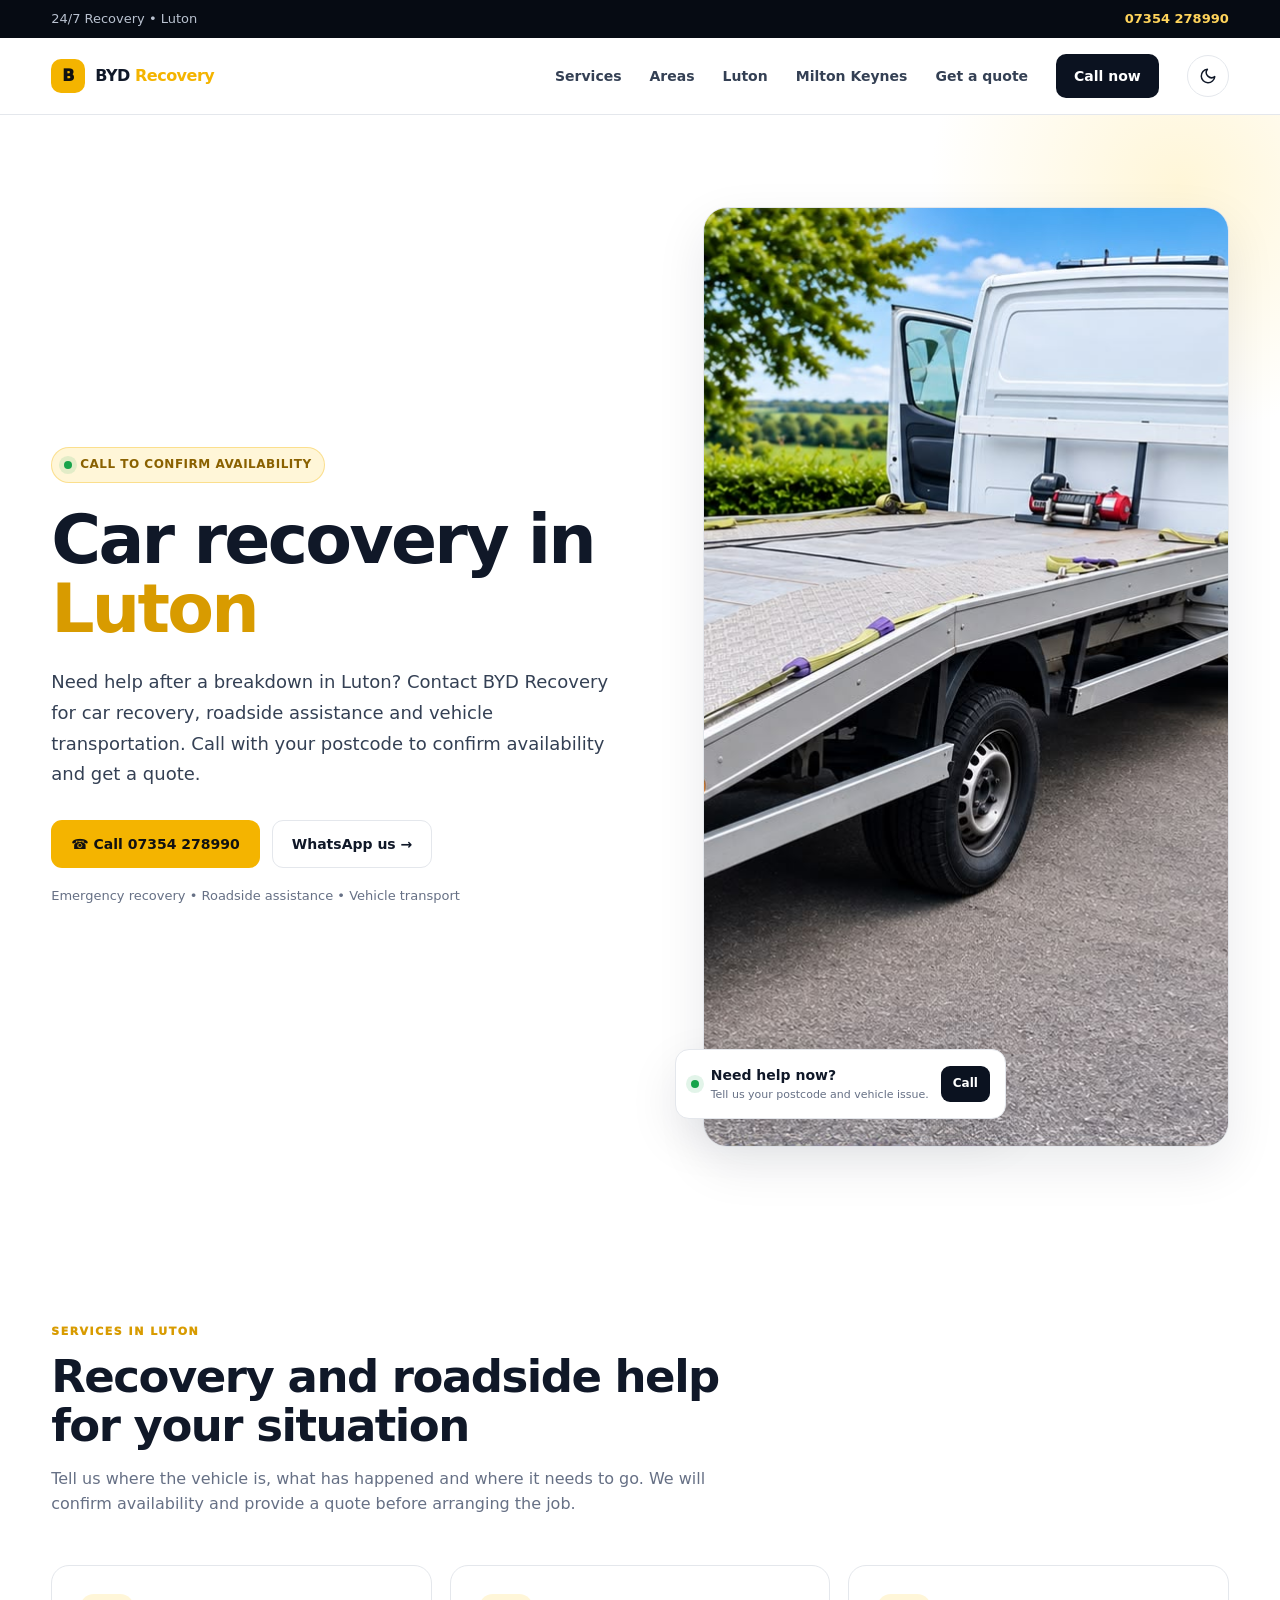
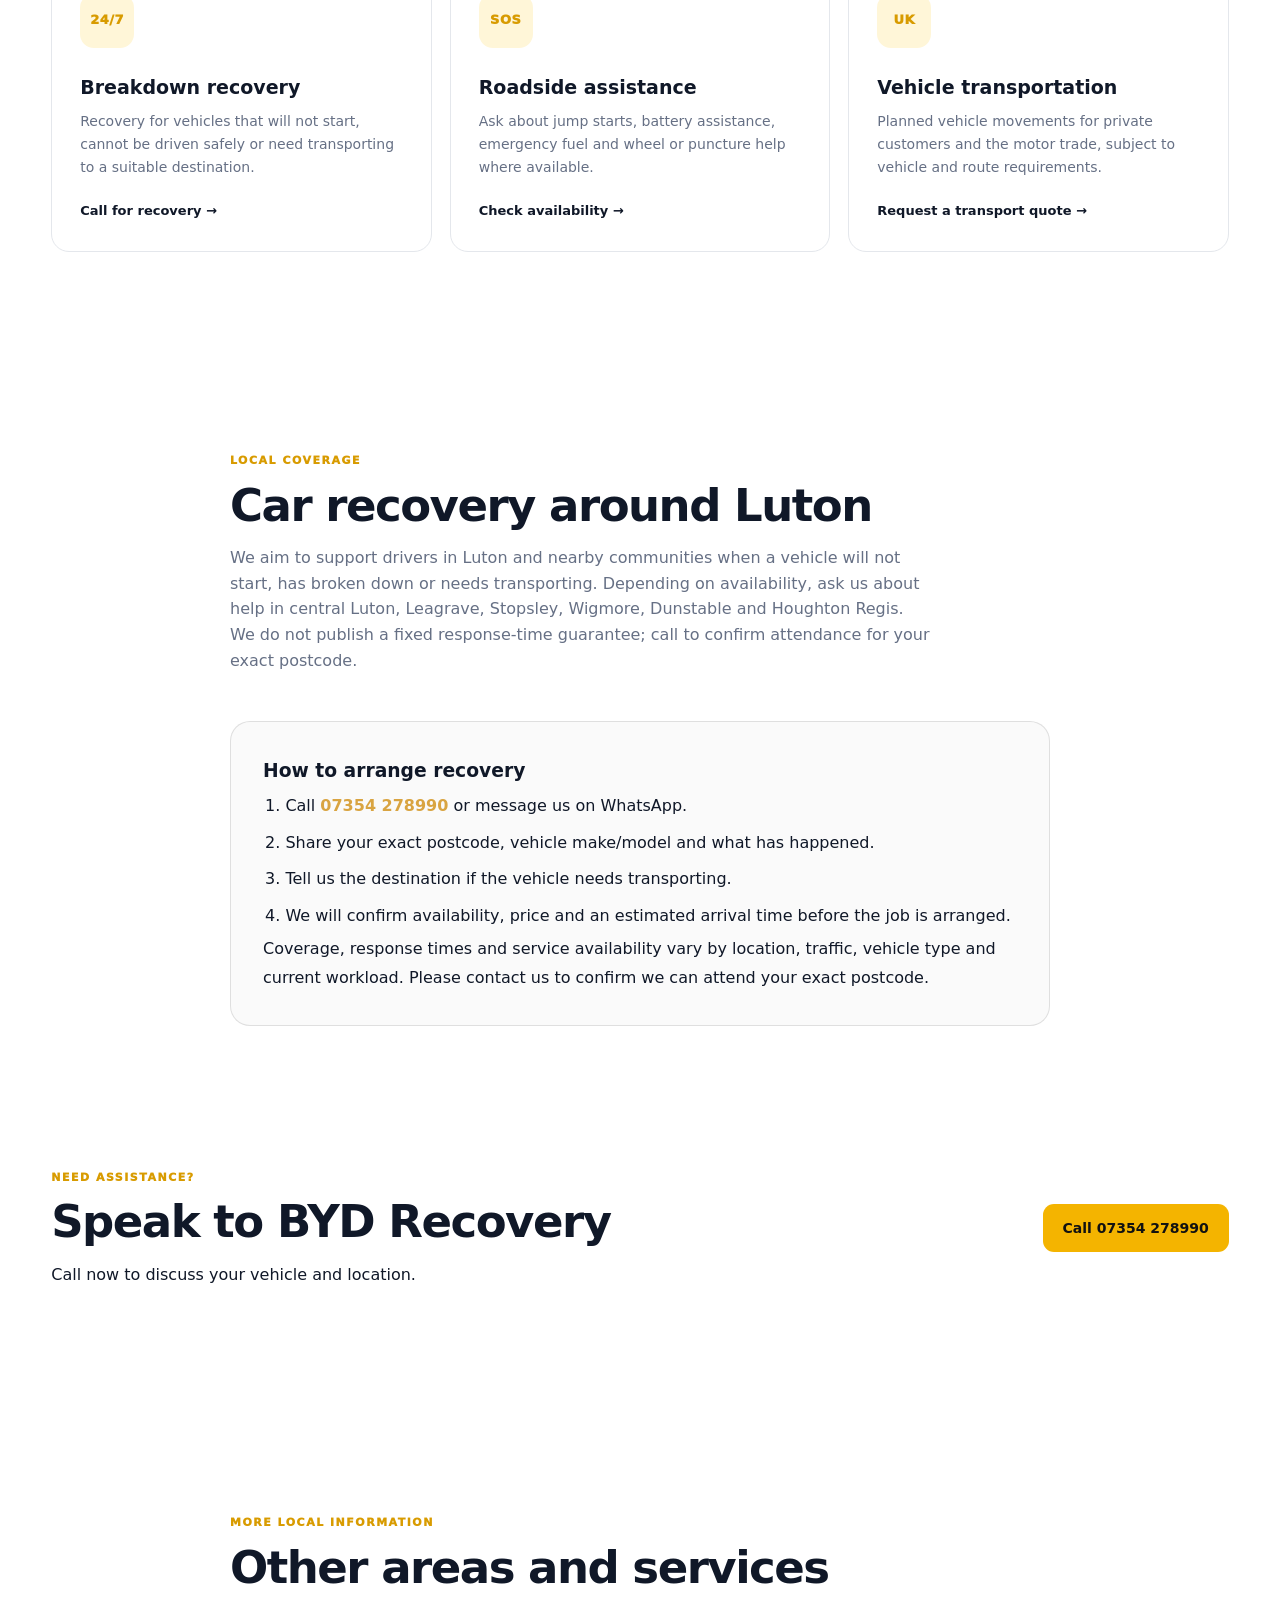
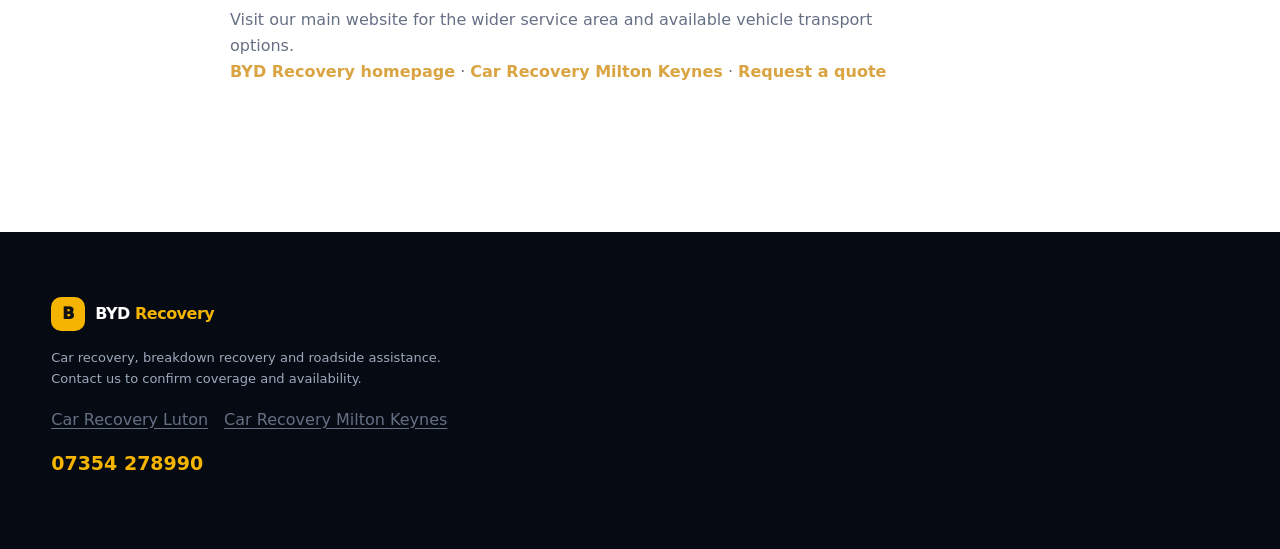
==== car-recovery-luton.html @ 67748b08 "Add files via upload" ====
<!DOCTYPE html>
<html lang="en" data-theme="light">
<head>
  <meta charset="UTF-8">
  <meta name="viewport" content="width=device-width, initial-scale=1.0">
  <title>Car Recovery Luton | 24/7 Breakdown Recovery | BYD Recovery</title>
  <meta name="description" content="Need car recovery in Luton? BYD Recovery offers breakdown recovery, roadside assistance, jump starts, battery help and vehicle transport, subject to availability. Call 07354 278990.">
  <meta name="robots" content="index, follow, max-image-preview:large">
  <link rel="canonical" href="https://car-recoveryservices.co.uk/car-recovery-luton.html">
  <meta name="theme-color" content="#0b1220">
  <meta property="og:type" content="website">
  <meta property="og:site_name" content="BYD Recovery">
  <meta property="og:title" content="Car Recovery Luton | 24/7 Breakdown Recovery | BYD Recovery">
  <meta property="og:description" content="Need car recovery in Luton? BYD Recovery offers breakdown recovery, roadside assistance, jump starts, battery help and vehicle transport, subject to availability. Call 07354 278990.">
  <meta property="og:url" content="https://car-recoveryservices.co.uk/car-recovery-luton.html">
  <meta property="og:image" content="https://car-recoveryservices.co.uk/images/recovery-truck.jpg">
  <link rel="icon" href="favicon.svg" type="image/svg+xml">
  <link rel="stylesheet" href="style.css">
  <script type="application/ld+json">
  {
    "@context": "https://schema.org",
    "@graph": [
      {
        "@type": "WebPage",
        "@id": "https://car-recoveryservices.co.uk/car-recovery-luton.html#webpage",
        "url": "https://car-recoveryservices.co.uk/car-recovery-luton.html",
        "name": "Car Recovery Luton | 24/7 Breakdown Recovery | BYD Recovery",
        "description": "Need car recovery in Luton? BYD Recovery offers breakdown recovery, roadside assistance, jump starts, battery help and vehicle transport, subject to availability. Call 07354 278990.",
        "isPartOf": {"@id": "https://car-recoveryservices.co.uk/#website"},
        "about": {"@id": "https://car-recoveryservices.co.uk/#organization"}
      },
      {
        "@type": "Service",
        "@id": "https://car-recoveryservices.co.uk/car-recovery-luton.html#service",
        "name": "Car recovery and roadside assistance in Luton",
        "serviceType": ["Car recovery", "Breakdown recovery", "Roadside assistance", "Vehicle transportation"],
        "provider": {
          "@type": "Organization",
          "name": "BYD Recovery",
          "url": "https://car-recoveryservices.co.uk/",
          "telephone": "+447354278990"
        },
        "areaServed": {"@type": "City", "name": "Luton"},
        "url": "https://car-recoveryservices.co.uk/car-recovery-luton.html"
      }
    ]
  }
  </script>
</head>
<body>
  <a class="skip-link" href="#main">Skip to content</a>
  <div class="topbar">
    <div class="container topbar-inner">
      <span>24/7 Recovery • Luton</span>
      <a href="tel:+447354278990">07354 278990</a>
    </div>
  </div>
  <header class="site-header" id="siteHeader">
    <div class="container nav-wrap">
      <a class="logo" href="/" aria-label="BYD Recovery home"><span class="logo-mark" aria-hidden="true">B</span><span>BYD <em>Recovery</em></span></a>
      <div class="nav-actions">
        <button class="theme-toggle" id="themeToggle" type="button" aria-label="Switch colour theme" aria-pressed="false">
          <svg class="sun" viewBox="0 0 24 24" aria-hidden="true"><circle cx="12" cy="12" r="4"/><path d="M12 2v2m0 16v2M4.93 4.93l1.41 1.41m11.32 11.32 1.41 1.41M2 12h2m16 0h2M4.93 19.07l1.41-1.41M17.66 6.34l1.41-1.41"/></svg>
          <svg class="moon" viewBox="0 0 24 24" aria-hidden="true"><path d="M21 12.8A9 9 0 1 1 11.2 3 7 7 0 0 0 21 12.8Z"/></svg>
        </button>
        <button class="menu" id="menuBtn" type="button" aria-label="Open navigation" aria-expanded="false" aria-controls="navlinks"><span></span><span></span><span></span></button>
      </div>
      <nav class="navlinks" id="navlinks" aria-label="Primary navigation">
        <a href="/#services">Services</a><a href="/#coverage">Areas</a>
        <a href="/car-recovery-luton.html">Luton</a><a href="/car-recovery-milton-keynes.html">Milton Keynes</a>
        <a href="/#quote">Get a quote</a><a class="nav-cta" href="tel:+447354278990">Call now</a>
      </nav>
    </div>
  </header>
  <main id="main">
    <section class="hero location-hero">
      <div class="hero-glow" aria-hidden="true"></div>
      <div class="container hero-grid">
        <div class="hero-copy">
          <div class="badge reveal"><span class="dot"></span> Call to confirm availability</div>
          <h1 class="reveal">Car recovery in <span>Luton</span></h1>
          <p class="hero-text reveal">Need help after a breakdown in Luton? Contact BYD Recovery for car recovery, roadside assistance and vehicle transportation. Call with your postcode to confirm availability and get a quote.</p>
          <div class="buttons reveal">
            <a class="btn btn-primary" href="tel:+447354278990">☎ Call 07354 278990</a>
            <a class="btn btn-outline" href="https://wa.me/447354278990" target="_blank" rel="noopener noreferrer">WhatsApp us →</a>
          </div>
          <p class="microcopy reveal">Emergency recovery • Roadside assistance • Vehicle transport</p>
        </div>
        <div class="hero-media reveal">
          <img src="images/recovery-truck.jpg" alt="Vehicle recovery truck used by BYD Recovery" width="1672" height="940">
          <div class="hero-card"><span class="status-dot"></span><div><strong>Need help now?</strong><small>Tell us your postcode and vehicle issue.</small></div><a href="tel:+447354278990">Call</a></div>
        </div>
      </div>
    </section>
    <section class="section">
      <div class="container">
        <div class="section-head reveal"><span class="eyebrow">Services in Luton</span><h2>Recovery and roadside help for your situation</h2><p>Tell us where the vehicle is, what has happened and where it needs to go. We will confirm availability and provide a quote before arranging the job.</p></div>
        <div class="feature-grid">
          <article class="feature-card reveal"><div class="feature-icon">24/7</div><h3>Breakdown recovery</h3><p>Recovery for vehicles that will not start, cannot be driven safely or need transporting to a suitable destination.</p><a href="tel:+447354278990">Call for recovery →</a></article>
          <article class="feature-card reveal"><div class="feature-icon">SOS</div><h3>Roadside assistance</h3><p>Ask about jump starts, battery assistance, emergency fuel and wheel or puncture help where available.</p><a href="tel:+447354278990">Check availability →</a></article>
          <article class="feature-card reveal"><div class="feature-icon">UK</div><h3>Vehicle transportation</h3><p>Planned vehicle movements for private customers and the motor trade, subject to vehicle and route requirements.</p><a href="/#quote">Request a transport quote →</a></article>
        </div>
      </div>
    </section>
    <section class="section location-detail">
      <div class="container narrow">
        <div class="section-head reveal"><span class="eyebrow">Local coverage</span><h2>Car recovery around Luton</h2><p>We aim to support drivers in Luton and nearby communities when a vehicle will not start, has broken down or needs transporting. Depending on availability, ask us about help in central Luton, Leagrave, Stopsley, Wigmore, Dunstable and Houghton Regis. We do not publish a fixed response-time guarantee; call to confirm attendance for your exact postcode.</p></div>
        <div class="location-copy reveal">
          <h3>How to arrange recovery</h3>
          <ol>
            <li>Call <a href="tel:+447354278990">07354 278990</a> or message us on WhatsApp.</li>
            <li>Share your exact postcode, vehicle make/model and what has happened.</li>
            <li>Tell us the destination if the vehicle needs transporting.</li>
            <li>We will confirm availability, price and an estimated arrival time before the job is arranged.</li>
          </ol>
          <p>Coverage, response times and service availability vary by location, traffic, vehicle type and current workload. Please contact us to confirm we can attend your exact postcode.</p>
        </div>
      </div>
    </section>
    <section class="section location-cta">
      <div class="container quick-help-inner">
        <div><span class="eyebrow">Need assistance?</span><h2>Speak to BYD Recovery</h2><p>Call now to discuss your vehicle and location.</p></div>
        <a class="btn btn-primary" href="tel:+447354278990">Call 07354 278990</a>
      </div>
    </section>
    <section class="section">
      <div class="container narrow">
        <div class="section-head reveal"><span class="eyebrow">More local information</span><h2>Other areas and services</h2><p>Visit our main website for the wider service area and available vehicle transport options.</p><p><a href="/">BYD Recovery homepage</a> · <a href="/car-recovery-milton-keynes.html">Car Recovery Milton Keynes</a> · <a href="/#quote">Request a quote</a></p></div>
      </div>
    </section>
  </main>
  <footer><div class="container footer-grid"><div class="footer-brand"><a class="logo" href="/"><span class="logo-mark">B</span><span>BYD <em>Recovery</em></span></a><p>Car recovery, breakdown recovery and roadside assistance. Contact us to confirm coverage and availability.</p><div class="footer-location-links"><a href="/car-recovery-luton.html">Car Recovery Luton</a><a href="/car-recovery-milton-keynes.html">Car Recovery Milton Keynes</a></div><a class="footer-phone" href="tel:+447354278990">07354 278990</a></div></div></footer>
  <script src="script.js" defer></script>
</body>
</html>
---- style.css ----
/* BYD Recovery — finished static site stylesheet */
:root{
  --bg:#fff;--surface:#fff;--surface-2:#f6f7f9;--surface-3:#eef1f4;
  --text:#101828;--text-2:#344054;--muted:#667085;--line:#e4e7ec;
  --brand:#f4b400;--brand-strong:#d89b00;--brand-soft:#fff6d8;
  --dark:#0b1220;--dark-2:#111b2d;--dark-3:#172338;
  --success:#16a34a;--danger:#dc2626;
  --radius:18px;--radius-sm:12px;--max:1180px;
  --shadow:0 18px 50px rgba(16,24,40,.09);--shadow-sm:0 8px 25px rgba(16,24,40,.07);
}
html[data-theme=dark]{
  --bg:#08101d;--surface:#101b2c;--surface-2:#0d1726;--surface-3:#172338;
  --text:#f4f7fb;--text-2:#d0d5dd;--muted:#98a2b3;--line:#243247;
  --brand:#f7c331;--brand-strong:#ffd45b;--brand-soft:rgba(247,195,49,.12);
  --shadow:0 20px 55px rgba(0,0,0,.35);--shadow-sm:0 10px 30px rgba(0,0,0,.25);
}
*{box-sizing:border-box;margin:0;padding:0}
html{scroll-behavior:smooth;scroll-padding-top:90px}
body{font-family:Inter,ui-sans-serif,system-ui,-apple-system,BlinkMacSystemFont,"Segoe UI",Roboto,Arial,sans-serif;background:var(--bg);color:var(--text);line-height:1.6;font-size:16px;overflow-x:hidden;-webkit-font-smoothing:antialiased;transition:background .25s,color .25s}
body.menu-open{overflow:hidden}
img{display:block;max-width:100%}
a{color:inherit;text-decoration:none}
button,input,select,textarea{font:inherit}
button{cursor:pointer}
.container{width:min(92%,var(--max));margin-inline:auto}
.narrow{max-width:820px}
.skip-link{position:fixed;left:16px;top:-60px;z-index:9999;background:var(--brand);color:#111;padding:10px 14px;border-radius:8px;font-weight:800}
.skip-link:focus{top:16px}
.topbar{background:#060b13;color:#b9c2d0;font-size:13px}
.topbar-inner{min-height:38px;display:flex;justify-content:space-between;align-items:center;gap:20px}
.topbar a{color:#ffd45b;font-weight:800}
.site-header{position:sticky;top:0;z-index:1000;background:color-mix(in srgb,var(--bg) 90%,transparent);border-bottom:1px solid var(--line);backdrop-filter:blur(16px);-webkit-backdrop-filter:blur(16px)}
.nav-wrap{min-height:76px;display:flex;align-items:center;gap:28px}
.logo{display:inline-flex;align-items:center;gap:10px;font-weight:900;letter-spacing:-.5px;white-space:nowrap}
.logo-mark{width:34px;height:34px;display:grid;place-items:center;border-radius:10px;background:var(--brand);color:#111;font-weight:950}
.logo em{color:var(--brand);font-style:normal}
.navlinks{display:flex;align-items:center;gap:28px;margin-left:auto}
.navlinks>a:not(.nav-cta){font-size:14px;font-weight:700;color:var(--text-2);position:relative}
.navlinks>a:not(.nav-cta):after{content:"";position:absolute;left:0;right:100%;bottom:-7px;height:2px;background:var(--brand);transition:right .2s}
.navlinks>a:not(.nav-cta):hover{color:var(--text)}
.navlinks>a:not(.nav-cta):hover:after{right:0}
.nav-cta{padding:11px 18px;background:var(--dark);color:#fff!important;border-radius:10px;font-weight:800;font-size:14px;transition:.2s}
html[data-theme=dark] .nav-cta{background:var(--brand);color:#111!important}
.nav-cta:hover{transform:translateY(-2px);box-shadow:var(--shadow-sm)}
.nav-actions{display:flex;align-items:center;gap:10px;order:3}
.theme-toggle,.menu{width:42px;height:42px;border:1px solid var(--line);background:var(--surface);color:var(--text);border-radius:50%;display:grid;place-items:center}
.theme-toggle svg{width:18px;height:18px;fill:none;stroke:currentColor;stroke-width:2;stroke-linecap:round;stroke-linejoin:round}
.theme-toggle .sun{display:none}
html[data-theme=dark] .theme-toggle .sun{display:block}
html[data-theme=dark] .theme-toggle .moon{display:none}
.menu{display:none;border-radius:10px;gap:4px;padding:9px}
.menu span{width:19px;height:2px;background:currentColor;border-radius:3px;transition:.2s}
.hero{position:relative;padding:92px 0 76px;overflow:hidden;background:var(--bg)}
.hero-glow{position:absolute;width:520px;height:520px;right:-160px;top:-190px;border-radius:50%;background:radial-gradient(circle,var(--brand-soft),transparent 68%);pointer-events:none}
.hero-grid{display:grid;grid-template-columns:minmax(0,1.05fr) minmax(380px,.95fr);gap:70px;align-items:center}
.hero-copy{position:relative;z-index:1}
.badge{display:inline-flex;align-items:center;gap:8px;padding:7px 12px;background:var(--brand-soft);color:#8a6100;border:1px solid color-mix(in srgb,var(--brand) 35%,transparent);border-radius:999px;font-size:12px;font-weight:900;letter-spacing:.5px;text-transform:uppercase;margin-bottom:22px}
html[data-theme=dark] .badge{color:#ffd45b}
.dot,.status-dot{width:8px;height:8px;border-radius:50%;background:var(--success);box-shadow:0 0 0 5px rgba(22,163,74,.12)}
h1{font-size:clamp(42px,5.6vw,68px);line-height:1.02;letter-spacing:-2.7px;max-width:760px;margin-bottom:24px}
h1 span{color:var(--brand-strong)}
.hero-text{font-size:18px;line-height:1.7;color:var(--text-2);max-width:650px;margin-bottom:30px}
.buttons{display:flex;flex-wrap:wrap;gap:12px}
.btn{display:inline-flex;justify-content:center;align-items:center;gap:9px;min-height:48px;padding:0 19px;border-radius:11px;border:1px solid transparent;font-size:14px;font-weight:850;transition:transform .2s,box-shadow .2s,background .2s,border-color .2s}
.btn:hover{transform:translateY(-2px)}
.btn-primary{background:var(--brand);color:#111}
.btn-primary:hover{background:var(--brand-strong);box-shadow:var(--shadow-sm)}
.btn-outline{background:var(--surface);border-color:var(--line);color:var(--text)}
.btn-outline:hover{border-color:var(--brand);box-shadow:var(--shadow-sm)}
.microcopy{font-size:13px;color:var(--muted);margin-top:18px}
.fineprint{font-size:11px;color:var(--muted);margin-top:3px}
.trust{display:grid;grid-template-columns:repeat(3,1fr);max-width:650px;margin-top:36px;border-top:1px solid var(--line);padding-top:23px}
.trust div{padding-right:18px;border-right:1px solid var(--line)}
.trust div:last-child{border-right:0;padding-left:18px}
.trust div:nth-child(2){padding-left:18px}
.trust strong{display:block;font-size:16px}
.trust small{display:block;color:var(--muted);font-size:12px;margin-top:2px}
.hero-media{position:relative}
.hero-media>img{width:100%;aspect-ratio:1.03/1;object-fit:cover;border-radius:24px;box-shadow:var(--shadow);border:1px solid var(--line)}
.hero-card{position:absolute;left:-28px;bottom:28px;display:flex;align-items:center;gap:12px;background:var(--surface);border:1px solid var(--line);border-radius:14px;padding:14px 15px;box-shadow:var(--shadow);min-width:270px}
.status-dot{display:block;flex:none}
.hero-card strong{display:block;font-size:14px}
.hero-card small{display:block;color:var(--muted);font-size:11px}
.hero-card>a{margin-left:auto;background:var(--dark);color:#fff;border-radius:9px;padding:8px 12px;font-size:12px;font-weight:900}
html[data-theme=dark] .hero-card>a{background:var(--brand);color:#111}
.quick-help{background:var(--dark);color:#fff}
.quick-help-inner{display:flex;align-items:center;justify-content:space-between;gap:30px;padding:27px 0}
.quick-help .eyebrow{color:var(--brand)}
.quick-help h2{font-size:25px;margin:0;color:#fff}
.section{padding:100px 0}
.section-alt{background:var(--surface-2)}
.section-dark{background:var(--dark);color:#fff}
.section-head{max-width:700px;margin-bottom:48px}
.eyebrow{display:block;color:var(--brand-strong);font-size:11px;font-weight:950;letter-spacing:1.5px;text-transform:uppercase;margin-bottom:11px}
h2{font-size:clamp(30px,4vw,45px);line-height:1.1;letter-spacing:-1.5px;margin-bottom:15px}
.section-head p,.lead{color:var(--muted);font-size:16px}
.section-dark h2{color:#fff}
.section-dark .section-head p{color:#aeb9c9}
.feature-grid{display:grid;grid-template-columns:repeat(3,1fr);gap:18px}
.feature-card,.card{background:var(--surface);border:1px solid var(--line);border-radius:var(--radius);padding:28px;transition:.25s}
.feature-card:hover,.card:hover,.area-card:hover{transform:translateY(-4px);box-shadow:var(--shadow);border-color:color-mix(in srgb,var(--brand) 45%,var(--line))}
.feature-icon{width:54px;height:54px;display:grid;place-items:center;border-radius:14px;background:var(--brand-soft);color:var(--brand-strong);font-size:13px;font-weight:950;letter-spacing:.5px;margin-bottom:24px}
.feature-card h3,.card h3,.step h3{font-size:19px;margin-bottom:8px}
.feature-card p,.card p,.step p{color:var(--muted);font-size:14px;line-height:1.65}
.feature-card a{display:inline-flex;gap:8px;margin-top:22px;font-size:13px;font-weight:900;color:var(--text)}
.feature-card a span{color:var(--brand-strong)}
.split{display:grid;grid-template-columns:1fr 1fr;gap:80px;align-items:center}
.image-panel{position:relative}
.image-panel img{width:100%;aspect-ratio:1.12/1;object-fit:cover;border-radius:22px;box-shadow:var(--shadow)}
.image-badge{position:absolute;left:22px;right:22px;bottom:22px;background:rgba(255,255,255,.94);color:#111;padding:16px 18px;border-radius:13px;backdrop-filter:blur(10px)}
.image-badge strong{display:block;font-size:20px;color:#a76f00}
.image-badge span{font-size:12px;color:#475467}
html[data-theme=dark] .image-badge{background:rgba(16,27,44,.94);color:#fff}
html[data-theme=dark] .image-badge span{color:#cbd5e1}
.checks{list-style:none;display:grid;gap:12px;margin:25px 0 30px}
.checks li{position:relative;padding-left:29px;color:var(--text-2);font-size:14px}
.checks li:before{content:"✓";position:absolute;left:0;top:1px;width:19px;height:19px;display:grid;place-items:center;background:var(--brand-soft);color:#936600;border-radius:50%;font-weight:950;font-size:11px}
.card-grid{display:grid;grid-template-columns:repeat(4,1fr);gap:16px}
.card{padding:24px}
.card-icon{display:inline-grid;place-items:center;width:35px;height:35px;border-radius:10px;background:var(--brand-soft);color:#966700;font-size:11px;font-weight:950;margin-bottom:20px}
.steps-grid{display:grid;grid-template-columns:repeat(4,1fr);gap:15px}
.step{padding:24px;border:1px solid rgba(255,255,255,.1);border-radius:16px;background:rgba(255,255,255,.035)}
.step>span{display:grid;place-items:center;width:35px;height:35px;border-radius:10px;background:var(--brand);color:#111;font-size:11px;font-weight:950;margin-bottom:20px}
.step h3{color:#fff}
.step p{color:#aeb9c9}
.vehicle-grid{display:grid;grid-template-columns:repeat(5,1fr);gap:12px}
.vehicle-pill{padding:17px 14px;border:1px solid var(--line);background:var(--surface);border-radius:13px;text-align:center;font-size:13px;font-weight:800;transition:.2s}
.vehicle-pill:hover{border-color:var(--brand);transform:translateY(-2px)}
.coverage{background:linear-gradient(135deg,var(--dark),#101d31);color:#fff}
.coverage h2{color:#fff}
.coverage .section-head p{color:#b6c0cf}
.area-grid{display:grid;grid-template-columns:repeat(3,1fr);gap:16px}
.area-card{border:1px solid rgba(255,255,255,.12);background:rgba(255,255,255,.04);border-radius:17px;padding:26px;transition:.25s}
.area-card span{font-size:10px;font-weight:950;letter-spacing:1.3px;color:var(--brand)}
.area-card h3{font-size:18px;margin:12px 0 7px}
.area-card p{color:#aeb9c9;font-size:14px}
.trade-note{margin-top:12px;color:var(--text)!important}
.review-placeholder{border:1px dashed var(--line);background:var(--surface-2);border-radius:18px;padding:34px;max-width:800px}
.stars{color:var(--brand);letter-spacing:3px;font-size:20px;margin-bottom:13px}
.review-placeholder h3{font-size:22px;margin-bottom:8px}
.review-placeholder p{color:var(--muted);max-width:680px;margin-bottom:22px;font-size:14px}
.quote-section{background:var(--surface-2)}
.quote-layout{display:grid;grid-template-columns:.82fr 1.18fr;gap:65px;align-items:start}
.quote-copy{padding-top:15px}
.contact-list{display:grid;gap:11px;margin-top:30px}
.contact-item{display:flex;align-items:center;gap:13px;padding:14px;border:1px solid var(--line);background:var(--surface);border-radius:13px}
.contact-item>span{width:39px;height:39px;display:grid;place-items:center;border-radius:10px;background:var(--brand-soft);color:#966700;font-size:12px;font-weight:950;flex:none}
.contact-item strong{display:block;font-size:14px}
.contact-item small{display:block;color:var(--muted);font-size:11px;margin-top:2px}
.quote-form{background:var(--surface);border:1px solid var(--line);border-radius:20px;padding:30px;box-shadow:var(--shadow-sm)}
.form-heading{margin-bottom:22px}
.form-heading h3{font-size:24px;margin-bottom:3px}
.form-heading p{color:var(--muted);font-size:12px}
.form-grid{display:grid;grid-template-columns:1fr 1fr;gap:16px}
.form-group{display:grid;gap:7px}
.form-group.full{grid-column:1/-1}
.form-group label{font-size:12px;font-weight:800;color:var(--text-2)}
.form-group input,.form-group select,.form-group textarea{width:100%;border:1px solid var(--line);background:var(--surface-2);color:var(--text);border-radius:10px;padding:12px 13px;outline:none;transition:border-color .2s,box-shadow .2s}
.form-group textarea{resize:vertical;min-height:105px}
.form-group input:focus,.form-group select:focus,.form-group textarea:focus{border-color:var(--brand);box-shadow:0 0 0 3px var(--brand-soft)}
.honeypot{position:absolute;left:-9999px}
.consent{display:flex;gap:9px;align-items:flex-start;margin:18px 0;color:var(--muted);font-size:11px}
.consent input{margin-top:3px;accent-color:var(--brand)}
.submit-btn{width:100%;border:0}
.form-note{font-size:11px;color:var(--muted);margin-top:11px;text-align:center}
.form-note a{font-weight:900;color:var(--text)}
.form-status{display:none;margin-top:12px;padding:10px;border-radius:9px;font-size:12px}
.form-status.show{display:block;background:var(--brand-soft);color:#6f4d00}
.form-status.error{background:#fee2e2;color:#991b1b}
.faq details{border-top:1px solid var(--line);padding:20px 0}
.faq details:last-child{border-bottom:1px solid var(--line)}
.faq summary{list-style:none;cursor:pointer;font-weight:850;font-size:15px;display:flex;justify-content:space-between;gap:20px}
.faq summary::-webkit-details-marker{display:none}
.faq summary:after{content:"+";color:var(--brand-strong);font-size:22px;line-height:1}
.faq details[open] summary:after{content:"−"}
.faq details p{color:var(--muted);font-size:14px;max-width:720px;padding-top:11px}
footer{background:#060b13;color:#9da9bb;padding:65px 0 25px}
.footer-grid{display:grid;grid-template-columns:1.5fr 1fr 1fr;gap:60px;padding-bottom:45px}
.footer-brand p{max-width:390px;font-size:13px;margin:17px 0}
.footer-phone{color:var(--brand);font-size:19px;font-weight:900}
footer .logo{color:#fff}
footer h3{font-size:12px;color:#fff;text-transform:uppercase;letter-spacing:1.1px;margin-bottom:17px}
footer .footer-grid>div:not(.footer-brand) a{display:block;font-size:13px;margin:9px 0}
footer a:hover{color:var(--brand)}
.footer-bottom{border-top:1px solid rgba(255,255,255,.1);padding-top:20px;display:flex;justify-content:space-between;gap:20px;font-size:11px}
.footer-bottom a{color:var(--brand)}
.floating-actions{position:fixed;right:18px;bottom:18px;z-index:900;display:flex;flex-direction:column;gap:9px}
.float-btn{width:48px;height:48px;display:grid;place-items:center;border-radius:50%;box-shadow:0 10px 28px rgba(0,0,0,.22);font-weight:950}
.float-btn.whatsapp{background:#25d366;color:#fff}
.float-btn.phone{background:var(--brand);color:#111}
.reveal{opacity:0;transform:translateY(18px);transition:opacity .65s ease,transform .65s ease}
.reveal.is-visible{opacity:1;transform:none}
@media (prefers-reduced-motion:reduce){
  html{scroll-behavior:auto}.reveal{opacity:1;transform:none;transition:none}.hero-media>img,.btn,.feature-card,.card,.area-card,.vehicle-pill{transition:none}
}
@media (max-width:1000px){
  .hero-grid{grid-template-columns:1fr;gap:42px}.hero-media{max-width:720px}.hero-media>img{aspect-ratio:16/10}
  .hero-card{left:18px}.card-grid{grid-template-columns:repeat(2,1fr)}.steps-grid{grid-template-columns:repeat(2,1fr)}
  .vehicle-grid{grid-template-columns:repeat(3,1fr)}.quote-layout{grid-template-columns:1fr;gap:40px}.split{gap:45px}
}
@media (max-width:780px){
  .topbar-inner{justify-content:center}.topbar-inner>a{display:none}
  .nav-wrap{min-height:68px;justify-content:space-between}.nav-actions{margin-left:auto}.menu{display:grid}
  .navlinks{position:fixed;top:68px;left:0;right:0;background:var(--surface);border-bottom:1px solid var(--line);padding:18px 4%;display:none;flex-direction:column;align-items:stretch;gap:4px;box-shadow:var(--shadow)}
  .navlinks.open{display:flex}.navlinks>a:not(.nav-cta){padding:13px 8px}.navlinks>a:not(.nav-cta):after{display:none}.nav-cta{text-align:center;margin-top:6px}
  .hero{padding:70px 0 60px}.hero-grid{gap:30px}h1{font-size:clamp(39px,11vw,58px);letter-spacing:-2px}.hero-text{font-size:16px}
  .trust{margin-top:28px}.section{padding:76px 0}.feature-grid,.area-grid{grid-template-columns:1fr}.split{grid-template-columns:1fr}.image-panel{order:2}.image-panel img{aspect-ratio:1.25/1}
  .vehicle-grid{grid-template-columns:repeat(2,1fr)}.footer-grid{grid-template-columns:1fr 1fr;gap:35px}.footer-brand{grid-column:1/-1}
}
@media (max-width:560px){
  .container{width:min(92%,var(--max))}.topbar{font-size:11px}.hero-media>img{aspect-ratio:1/1}.hero-card{position:relative;left:auto;bottom:auto;margin:-35px 15px 0;z-index:2;min-width:0}
  .trust{grid-template-columns:1fr;gap:14px}.trust div,.trust div:nth-child(2),.trust div:last-child{padding:0;border-right:0}.buttons{flex-direction:column}.btn{width:100%}
  .card-grid,.steps-grid,.form-grid{grid-template-columns:1fr}.form-group.full{grid-column:auto}.quote-form{padding:22px}
  .footer-grid{grid-template-columns:1fr}.footer-bottom{flex-direction:column}.floating-actions{right:13px;bottom:13px}
}


/* Local SEO location-page components */
.location-section { position: relative; overflow: hidden; }
.location-grid { margin-top: 1.5rem; }
.location-note { max-width: 850px; margin: 1.5rem auto 0; color: var(--muted, #64748b); text-align: center; line-height: 1.75; }
.location-note a, .location-copy a, .section-head a { color: var(--accent, #d9a441); font-weight: 700; text-underline-offset: 3px; }
.location-hero { isolation: isolate; }
.location-detail { background: var(--surface, rgba(127,127,127,.04)); }
.location-copy { max-width: 820px; margin: 0 auto; padding: clamp(1.25rem, 3vw, 2rem); border: 1px solid var(--border, rgba(127,127,127,.22)); border-radius: 1.25rem; background: var(--card, rgba(127,127,127,.04)); line-height: 1.8; }
.location-copy h3 { margin-top: 0; }
.location-copy ol { padding-left: 1.4rem; }
.location-copy li { padding: .25rem 0; }
.location-cta { padding-top: 1rem; }
.footer-location-links { display: flex; flex-wrap: wrap; gap: .65rem 1rem; margin: 1rem 0; }
.footer-location-links a { color: var(--muted, #64748b); text-decoration: underline; text-underline-offset: 3px; }
.location-section .feature-card, .location-grid .feature-card { transition: transform .25s ease, box-shadow .25s ease; }
.location-section .feature-card:hover, .location-grid .feature-card:hover { transform: translateY(-5px); }
@media (max-width: 700px) {
  .location-copy { padding: 1.1rem; }
  .footer-location-links { flex-direction: column; align-items: flex-start; }
}
@media (prefers-reduced-motion: reduce) {
  .location-section .feature-card, .location-grid .feature-card { transition: none; }
  .location-section .feature-card:hover, .location-grid .feature-card:hover { transform: none; }
}
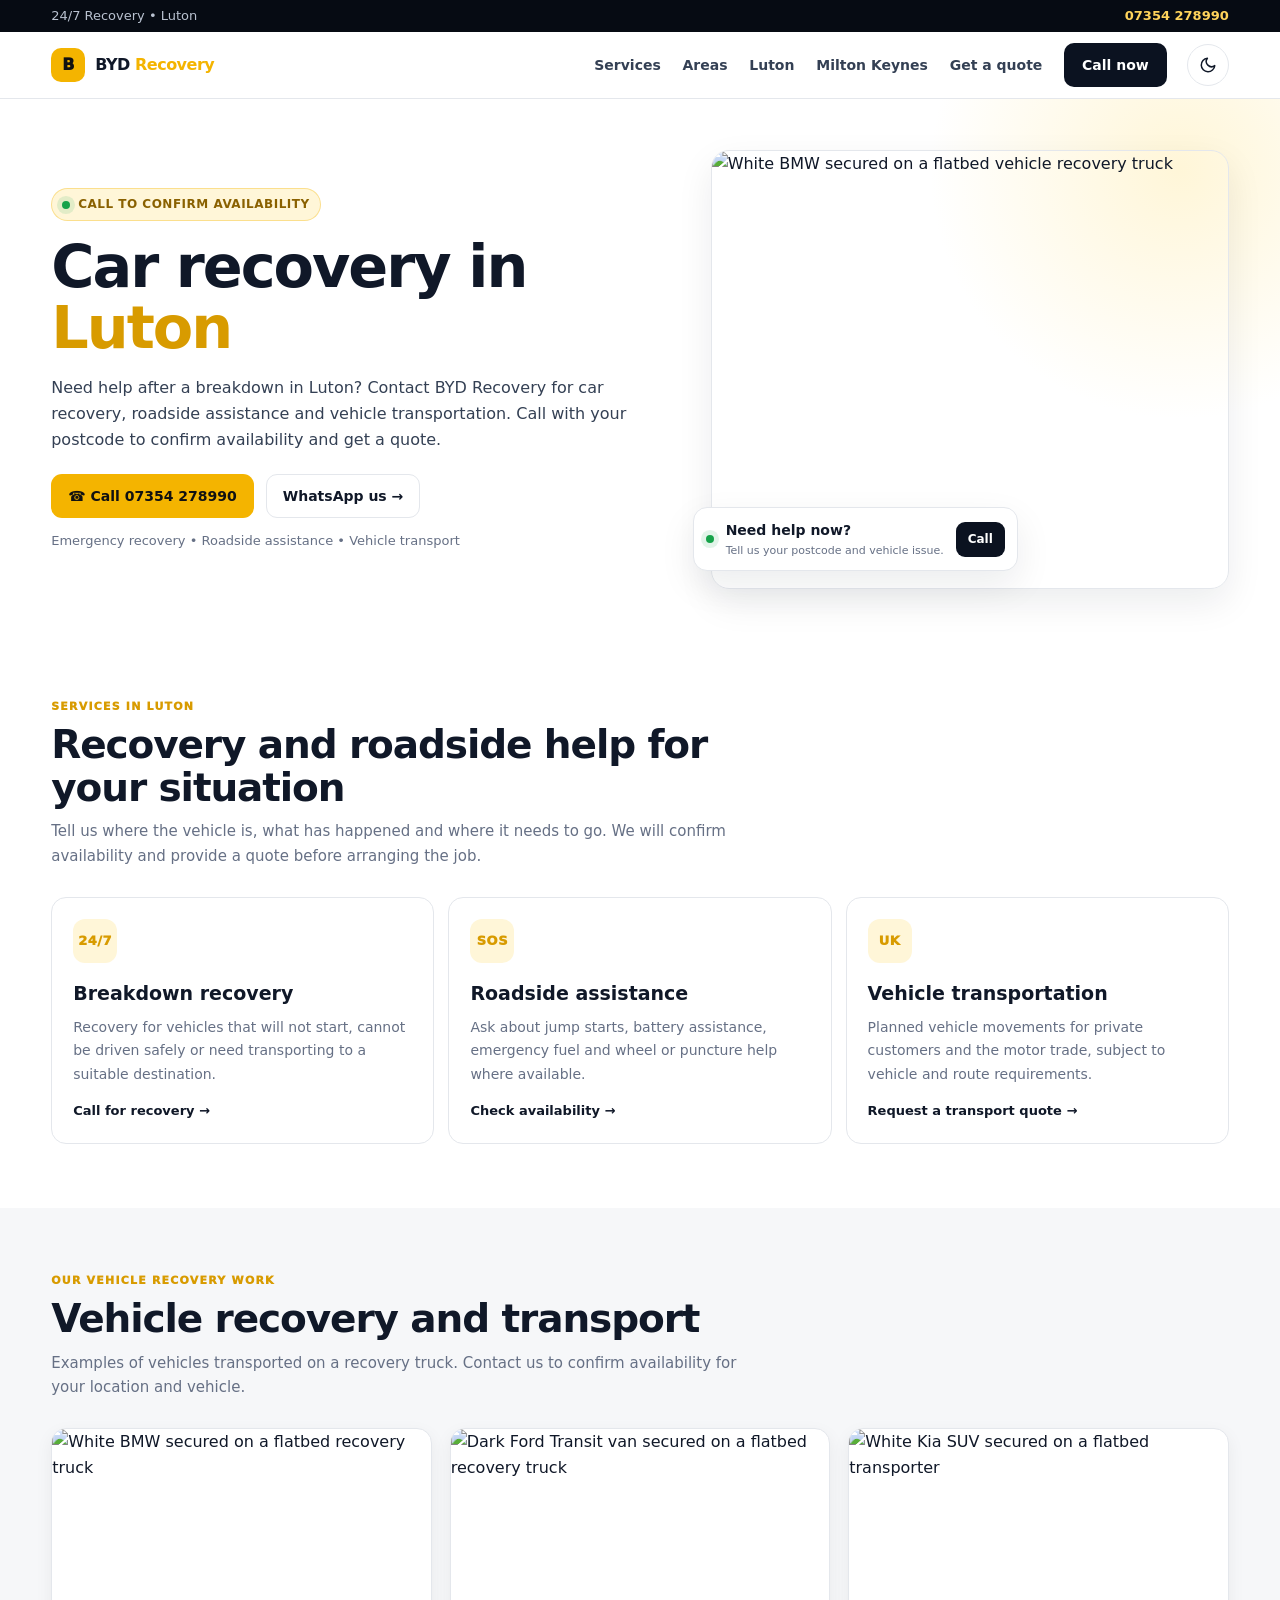
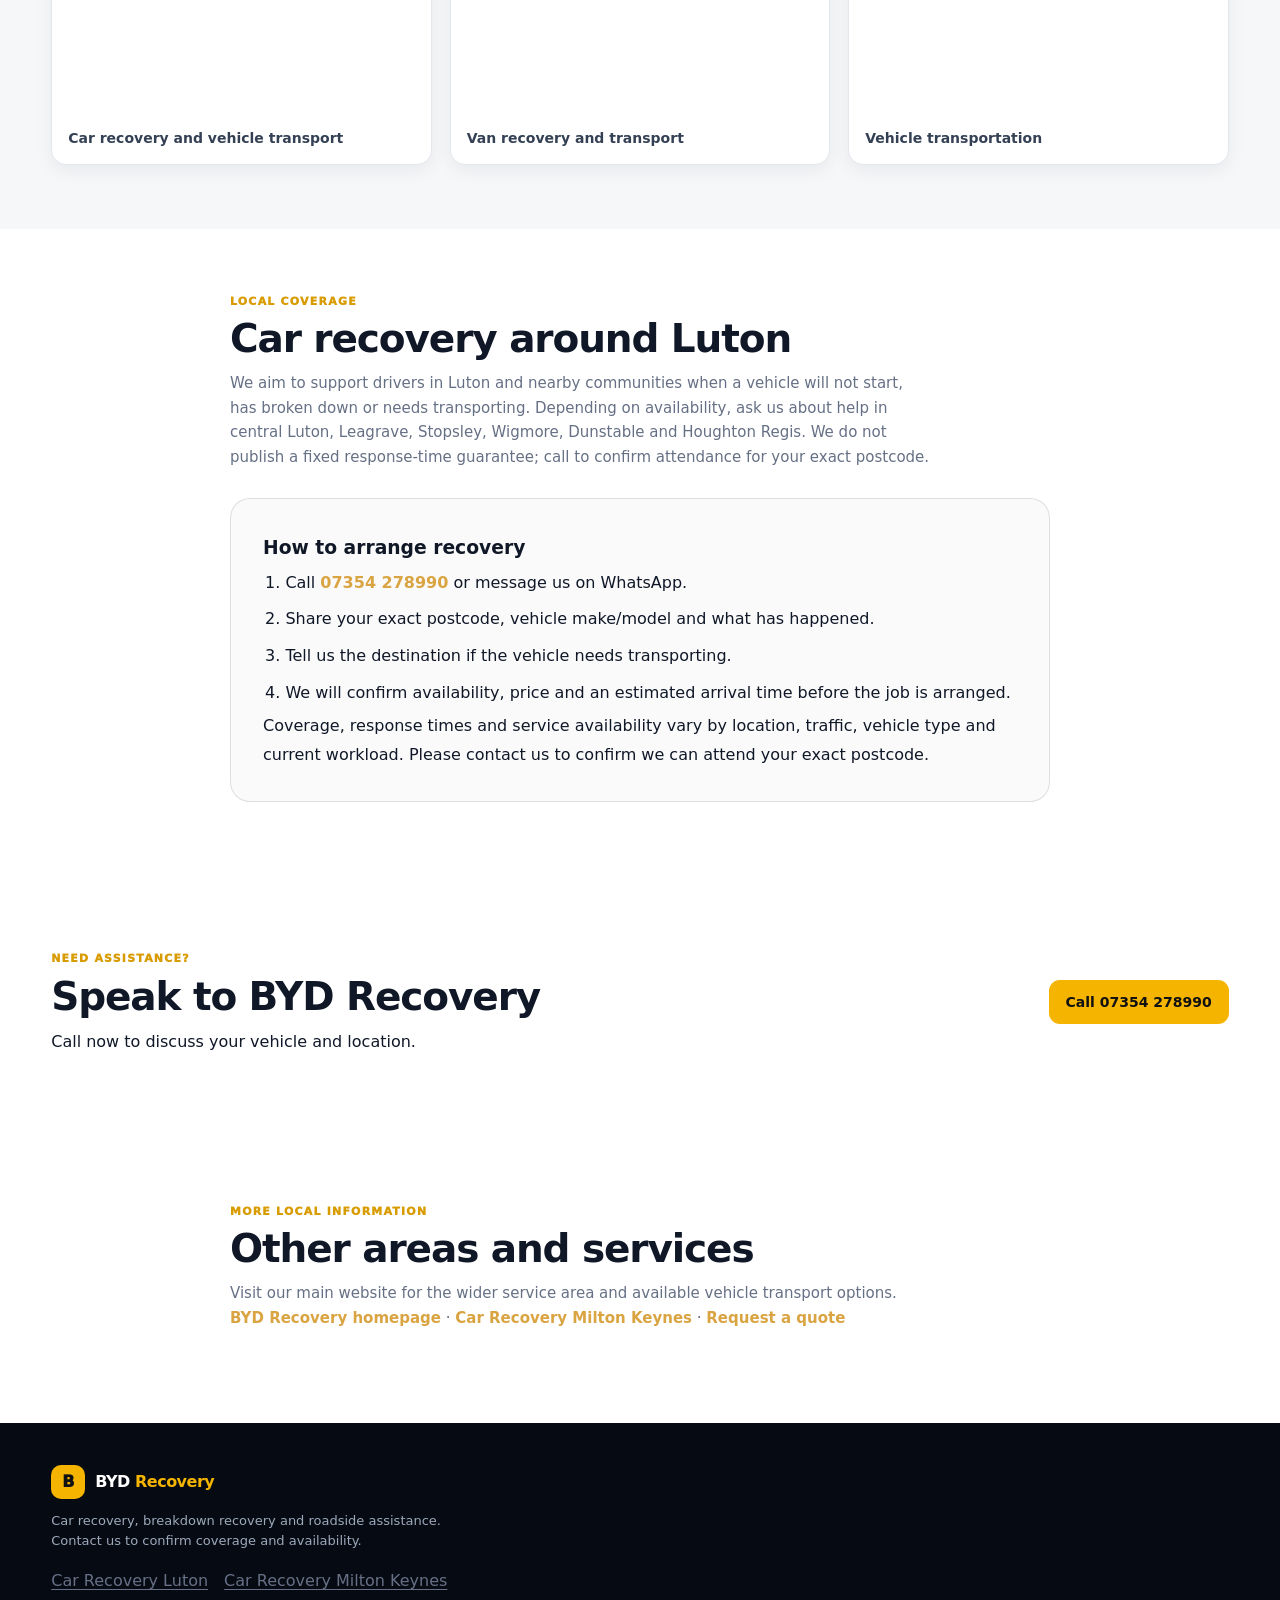
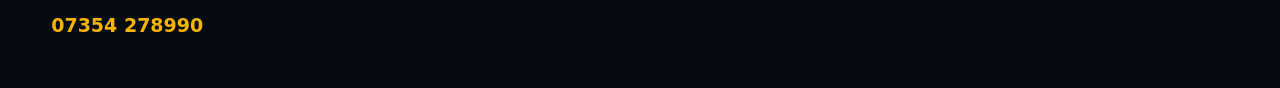
==== commit 9bd4e37a: "Add files via upload" ====
--- a/car-recovery-luton.html
+++ b/car-recovery-luton.html
@@ -87,7 +87,7 @@
           <p class="microcopy reveal">Emergency recovery • Roadside assistance • Vehicle transport</p>
         </div>
         <div class="hero-media reveal">
-          <img src="images/recovery-truck.jpg" alt="Vehicle recovery truck used by BYD Recovery" width="1672" height="940">
+          <img src="images/WhatsApp Image 2026-10-16 at 6.44.43 PM (1).jpeg" alt="White BMW secured on a flatbed vehicle recovery truck" width="1600" height="1200" fetchpriority="high">
           <div class="hero-card"><span class="status-dot"></span><div><strong>Need help now?</strong><small>Tell us your postcode and vehicle issue.</small></div><a href="tel:+447354278990">Call</a></div>
         </div>
       </div>
@@ -99,6 +99,16 @@
           <article class="feature-card reveal"><div class="feature-icon">24/7</div><h3>Breakdown recovery</h3><p>Recovery for vehicles that will not start, cannot be driven safely or need transporting to a suitable destination.</p><a href="tel:+447354278990">Call for recovery →</a></article>
           <article class="feature-card reveal"><div class="feature-icon">SOS</div><h3>Roadside assistance</h3><p>Ask about jump starts, battery assistance, emergency fuel and wheel or puncture help where available.</p><a href="tel:+447354278990">Check availability →</a></article>
           <article class="feature-card reveal"><div class="feature-icon">UK</div><h3>Vehicle transportation</h3><p>Planned vehicle movements for private customers and the motor trade, subject to vehicle and route requirements.</p><a href="/#quote">Request a transport quote →</a></article>
+        </div>
+      </div>
+    </section>
+    <section class="section section-alt photo-section">
+      <div class="container">
+        <div class="section-head reveal"><span class="eyebrow">Our vehicle recovery work</span><h2>Vehicle recovery and transport</h2><p>Examples of vehicles transported on a recovery truck. Contact us to confirm availability for your location and vehicle.</p></div>
+        <div class="photo-grid">
+          <figure class="photo-card reveal"><img src="images/WhatsApp Image 2026-10-16 at 6.44.44 PM (1).jpeg" alt="White BMW secured on a flatbed recovery truck" loading="lazy" width="1600" height="1200"><figcaption>Car recovery and vehicle transport</figcaption></figure>
+          <figure class="photo-card reveal"><img src="images/WhatsApp Image 2026-10-16 at 6.44.41 PM.jpeg" alt="Dark Ford Transit van secured on a flatbed recovery truck" loading="lazy" width="1600" height="1200"><figcaption>Van recovery and transport</figcaption></figure>
+          <figure class="photo-card reveal"><img src="images/WhatsApp Image 2026-10-16 at 6.44.42 PM (4).jpeg" alt="White Kia SUV secured on a flatbed transporter" loading="lazy" width="1600" height="1200"><figcaption>Vehicle transportation</figcaption></figure>
         </div>
       </div>
     </section>
--- a/style.css
+++ b/style.css
@@ -239,3 +239,126 @@
   .location-section .feature-card, .location-grid .feature-card { transition: none; }
   .location-section .feature-card:hover, .location-grid .feature-card:hover { transform: none; }
 }
+
+/* Local-page recovery photo galleries */
+.photo-grid{display:grid;grid-template-columns:repeat(3,minmax(0,1fr));gap:18px}
+.photo-card{overflow:hidden;background:var(--surface);border:1px solid var(--line);border-radius:var(--radius);box-shadow:var(--shadow-sm)}
+.photo-card img{width:100%;aspect-ratio:4/3;object-fit:cover}
+.photo-card figcaption{padding:14px 16px;color:var(--text-2);font-size:14px;font-weight:750}
+@media(max-width:760px){.photo-grid{grid-template-columns:1fr;gap:14px}.photo-card img{aspect-ratio:16/10}}
+
+/* Compact visual refresh — shared by the homepage and every location page. */
+:root{--max:1200px;--radius:15px;--shadow:0 14px 36px rgba(16,24,40,.08);--shadow-sm:0 6px 18px rgba(16,24,40,.06)}
+.container{width:min(92%,var(--max))}
+.topbar-inner{min-height:32px}
+.nav-wrap{min-height:66px;gap:20px}
+.navlinks{gap:clamp(12px,1.7vw,24px)}
+.hero{padding:clamp(34px,4vw,54px) 0 clamp(30px,3.5vw,46px)}
+.hero-grid{grid-template-columns:minmax(0,1.08fr) minmax(320px,.92fr);gap:clamp(28px,4vw,52px)}
+.badge{margin-bottom:15px;padding:6px 10px}
+h1{font-size:clamp(38px,4.6vw,60px);line-height:1.04;letter-spacing:-2px;margin-bottom:16px}
+.hero-text{font-size:16px;line-height:1.65;margin-bottom:20px;max-width:610px}
+.btn{min-height:44px;padding-inline:16px}
+.microcopy{margin-top:13px}
+.trust{margin-top:24px;padding-top:16px}
+.hero-media>img{aspect-ratio:1.18/1;border-radius:18px;object-position:center}
+.hero-card{left:-18px;bottom:18px;padding:11px 12px;min-width:245px}
+.quick-help-inner{padding:20px 0;gap:20px}
+.quick-help h2{font-size:clamp(20px,2.4vw,25px)}
+.section{padding:clamp(42px,5.2vw,64px) 0}
+.section-head{margin-bottom:28px}
+.eyebrow{margin-bottom:8px;letter-spacing:1.2px}
+h2{font-size:clamp(27px,3.2vw,39px);letter-spacing:-1.1px;margin-bottom:10px}
+.section-head p,.lead{font-size:15px;line-height:1.65}
+.feature-grid,.area-grid{gap:14px}
+.feature-card,.card{padding:21px}
+.feature-icon{width:44px;height:44px;border-radius:12px;margin-bottom:15px}
+.feature-card a{margin-top:15px}
+.split{gap:clamp(28px,4vw,52px)}
+.image-panel img{border-radius:17px;aspect-ratio:1.2/1}
+.checks{gap:9px;margin:18px 0 22px}
+.card{padding:19px}
+.card-icon{margin-bottom:13px}
+.step{padding:19px}
+.step>span{margin-bottom:13px}
+.vehicle-pill{padding:13px 10px}
+.area-card{padding:21px}
+.quote-layout{gap:clamp(28px,4vw,48px)}
+.quote-copy{padding-top:0}
+.contact-list{margin-top:20px}
+.quote-form{padding:24px;border-radius:16px}
+.form-heading{margin-bottom:16px}
+.form-grid{gap:12px}
+.faq details{padding:15px 0}
+footer{padding:42px 0 20px}
+.footer-grid{gap:34px;padding-bottom:28px}
+footer h3{margin-bottom:12px}
+.footer-brand p{margin:12px 0}
+.reveal{transform:translateY(10px);transition-duration:.4s}
+:where(a,button,input,select,textarea,summary):focus-visible{outline:3px solid var(--brand-strong);outline-offset:3px}
+img{height:auto}
+@media(max-width:1000px){
+ .hero-grid{grid-template-columns:minmax(0,1fr) minmax(0,.9fr);gap:28px}
+ .hero-media{max-width:none}
+ .hero-media>img{aspect-ratio:1/1}
+ .hero-card{left:-10px}
+ .split{gap:30px}
+ .footer-grid{gap:28px}
+}
+@media(max-width:780px){
+ .nav-wrap{min-height:62px;gap:12px}
+ .hero{padding:34px 0 30px}
+ .hero-grid{grid-template-columns:1fr;gap:24px}
+ .hero-copy{max-width:680px}
+ h1{font-size:clamp(36px,8vw,52px);letter-spacing:-1.6px}
+ .hero-text{font-size:16px}
+ .hero-media{max-width:680px}
+ .hero-media>img{aspect-ratio:16/10}
+ .hero-card{left:14px;bottom:14px}
+ .section{padding:42px 0}
+ .section-head{margin-bottom:22px}
+ .feature-grid,.area-grid{grid-template-columns:repeat(2,minmax(0,1fr))}
+ .split{grid-template-columns:1fr;gap:24px}
+ .quote-layout{grid-template-columns:1fr;gap:25px}
+ .footer-grid{grid-template-columns:1fr 1fr;gap:24px}
+}
+@media(max-width:560px){
+ .container{width:min(91%,var(--max))}
+ .topbar-inner{min-height:31px;gap:8px}
+ .topbar-inner span{max-width:72%;line-height:1.35}
+ .nav-wrap{min-height:58px}
+ .logo{font-size:15px;gap:8px}
+ .logo-mark{width:30px;height:30px}
+ .nav-actions{gap:7px}
+ .theme-toggle,.menu{width:38px;height:38px}
+ .hero{padding:28px 0 25px}
+ .hero-grid{gap:20px}
+ .badge{font-size:10px;margin-bottom:12px}
+ h1{font-size:clamp(34px,10vw,44px);line-height:1.06;margin-bottom:13px}
+ .hero-text{font-size:15px;line-height:1.6;margin-bottom:16px}
+ .buttons{gap:9px}
+ .buttons .btn{width:100%}
+ .trust{margin-top:18px;padding-top:13px;gap:8px}
+ .trust div,.trust div:nth-child(2),.trust div:last-child{padding:0 7px 0 0}
+ .trust strong{font-size:14px}
+ .trust small{font-size:10px;line-height:1.4}
+ .hero-media>img{aspect-ratio:4/3;border-radius:14px}
+ .hero-card{position:relative;left:auto;bottom:auto;margin:-12px 10px 0;padding:10px;min-width:0;gap:9px}
+ .hero-card strong{font-size:12px}
+ .quick-help-inner{align-items:flex-start;flex-direction:column;padding:18px 0;gap:12px}
+ .quick-help .btn{width:100%}
+ .section{padding:36px 0}
+ h2{font-size:clamp(25px,7vw,32px)}
+ .section-head p,.lead{font-size:14px}
+ .feature-grid,.area-grid,.card-grid,.steps-grid,.vehicle-grid,.form-grid{grid-template-columns:1fr}
+ .feature-card,.card,.area-card{padding:18px}
+ .feature-icon{margin-bottom:12px}
+ .image-panel img{aspect-ratio:4/3}
+ .quote-form{padding:18px}
+ .form-group.full{grid-column:auto}
+ .footer-grid{grid-template-columns:1fr;gap:20px}
+ .footer-brand{grid-column:auto}
+ .footer-bottom{flex-direction:column;gap:8px}
+ .floating-actions{right:12px;bottom:12px;gap:7px}
+ .float-btn{width:43px;height:43px}
+}
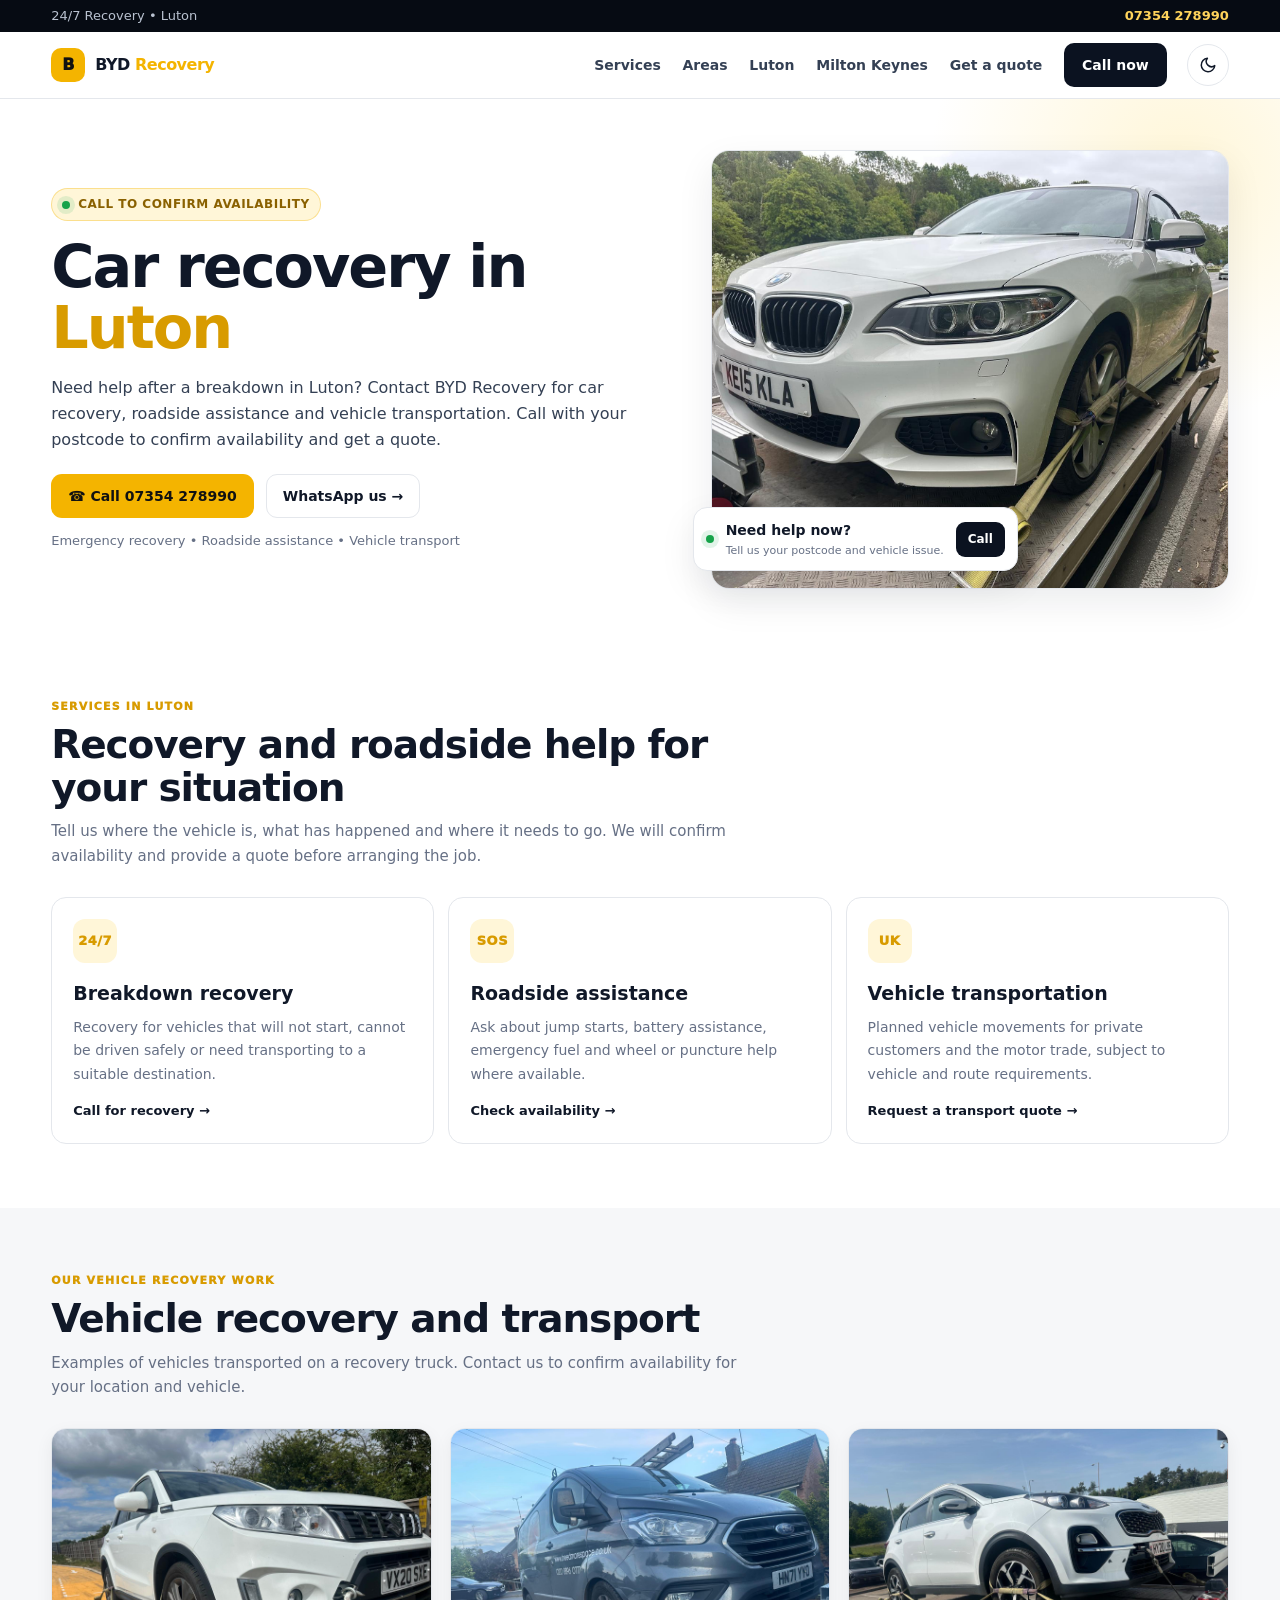
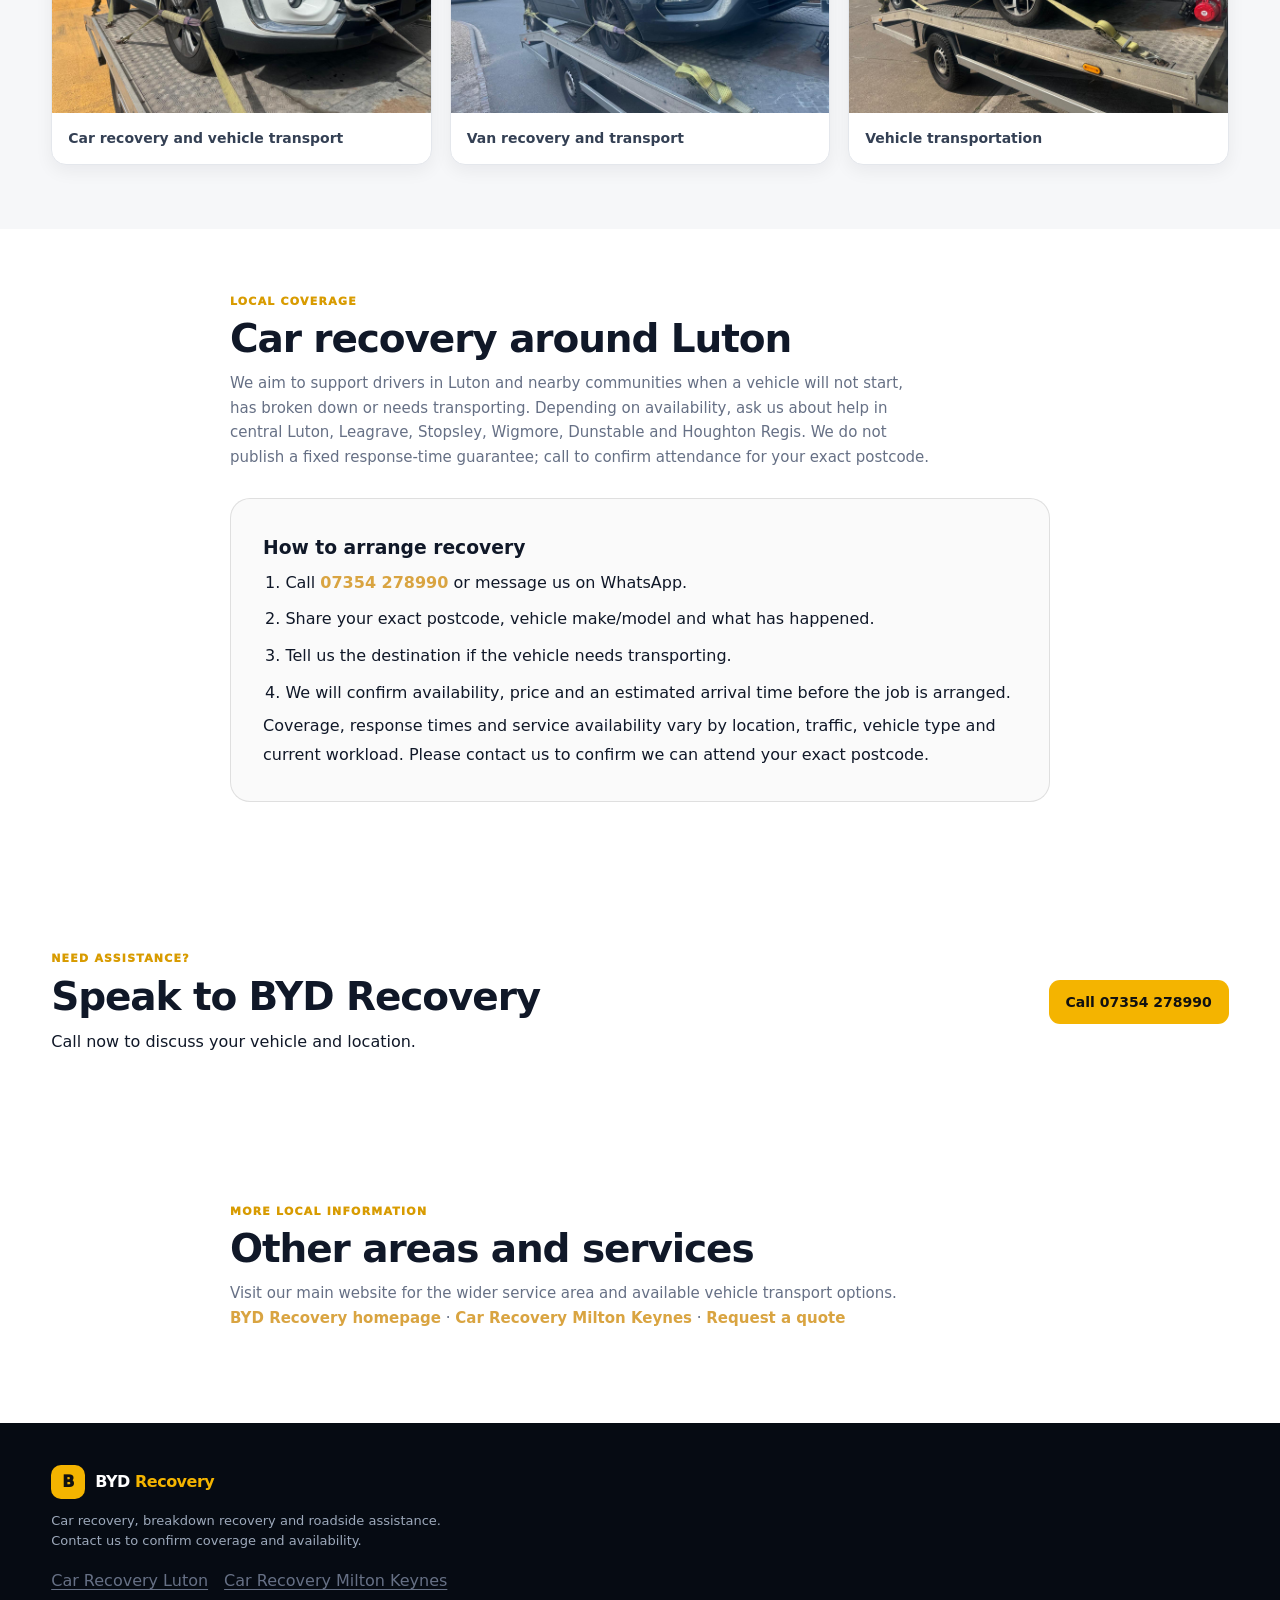
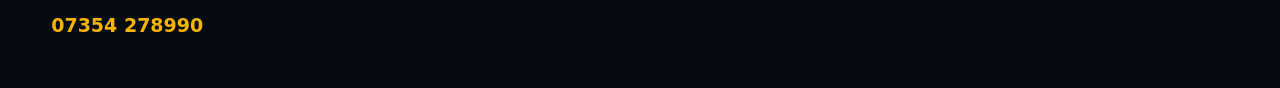
==== commit 249a140e: "Add files via upload" ====
--- a/car-recovery-luton.html
+++ b/car-recovery-luton.html
@@ -13,7 +13,7 @@
   <meta property="og:title" content="Car Recovery Luton | 24/7 Breakdown Recovery | BYD Recovery">
   <meta property="og:description" content="Need car recovery in Luton? BYD Recovery offers breakdown recovery, roadside assistance, jump starts, battery help and vehicle transport, subject to availability. Call 07354 278990.">
   <meta property="og:url" content="https://car-recoveryservices.co.uk/car-recovery-luton.html">
-  <meta property="og:image" content="https://car-recoveryservices.co.uk/images/recovery-truck.jpg">
+  <meta property="og:image" content="https://car-recoveryservices.co.uk/recovery-bmw-hero.jpg">
   <link rel="icon" href="favicon.svg" type="image/svg+xml">
   <link rel="stylesheet" href="style.css">
   <script type="application/ld+json">
@@ -87,7 +87,7 @@
           <p class="microcopy reveal">Emergency recovery • Roadside assistance • Vehicle transport</p>
         </div>
         <div class="hero-media reveal">
-          <img src="images/WhatsApp Image 2026-10-16 at 6.44.43 PM (1).jpeg" alt="White BMW secured on a flatbed vehicle recovery truck" width="1600" height="1200" fetchpriority="high">
+          <img src="recovery-bmw-hero.jpg" alt="White BMW secured on a flatbed vehicle recovery truck" width="1600" height="1200" fetchpriority="high">
           <div class="hero-card"><span class="status-dot"></span><div><strong>Need help now?</strong><small>Tell us your postcode and vehicle issue.</small></div><a href="tel:+447354278990">Call</a></div>
         </div>
       </div>
@@ -106,9 +106,9 @@
       <div class="container">
         <div class="section-head reveal"><span class="eyebrow">Our vehicle recovery work</span><h2>Vehicle recovery and transport</h2><p>Examples of vehicles transported on a recovery truck. Contact us to confirm availability for your location and vehicle.</p></div>
         <div class="photo-grid">
-          <figure class="photo-card reveal"><img src="images/WhatsApp Image 2026-10-16 at 6.44.44 PM (1).jpeg" alt="White BMW secured on a flatbed recovery truck" loading="lazy" width="1600" height="1200"><figcaption>Car recovery and vehicle transport</figcaption></figure>
-          <figure class="photo-card reveal"><img src="images/WhatsApp Image 2026-10-16 at 6.44.41 PM.jpeg" alt="Dark Ford Transit van secured on a flatbed recovery truck" loading="lazy" width="1600" height="1200"><figcaption>Van recovery and transport</figcaption></figure>
-          <figure class="photo-card reveal"><img src="images/WhatsApp Image 2026-10-16 at 6.44.42 PM (4).jpeg" alt="White Kia SUV secured on a flatbed transporter" loading="lazy" width="1600" height="1200"><figcaption>Vehicle transportation</figcaption></figure>
+          <figure class="photo-card reveal"><img src="recovery-white-suv.jpg" alt="White Suzuki SUV secured on a flatbed recovery truck" loading="lazy" width="1600" height="1200"><figcaption>Car recovery and vehicle transport</figcaption></figure>
+          <figure class="photo-card reveal"><img src="recovery-ford-transit.jpg" alt="Dark Ford Transit van secured on a flatbed recovery truck" loading="lazy" width="1600" height="1200"><figcaption>Van recovery and transport</figcaption></figure>
+          <figure class="photo-card reveal"><img src="recovery-kia-suv.jpg" alt="White Kia SUV secured on a flatbed transporter" loading="lazy" width="1600" height="1200"><figcaption>Vehicle transportation</figcaption></figure>
         </div>
       </div>
     </section>
